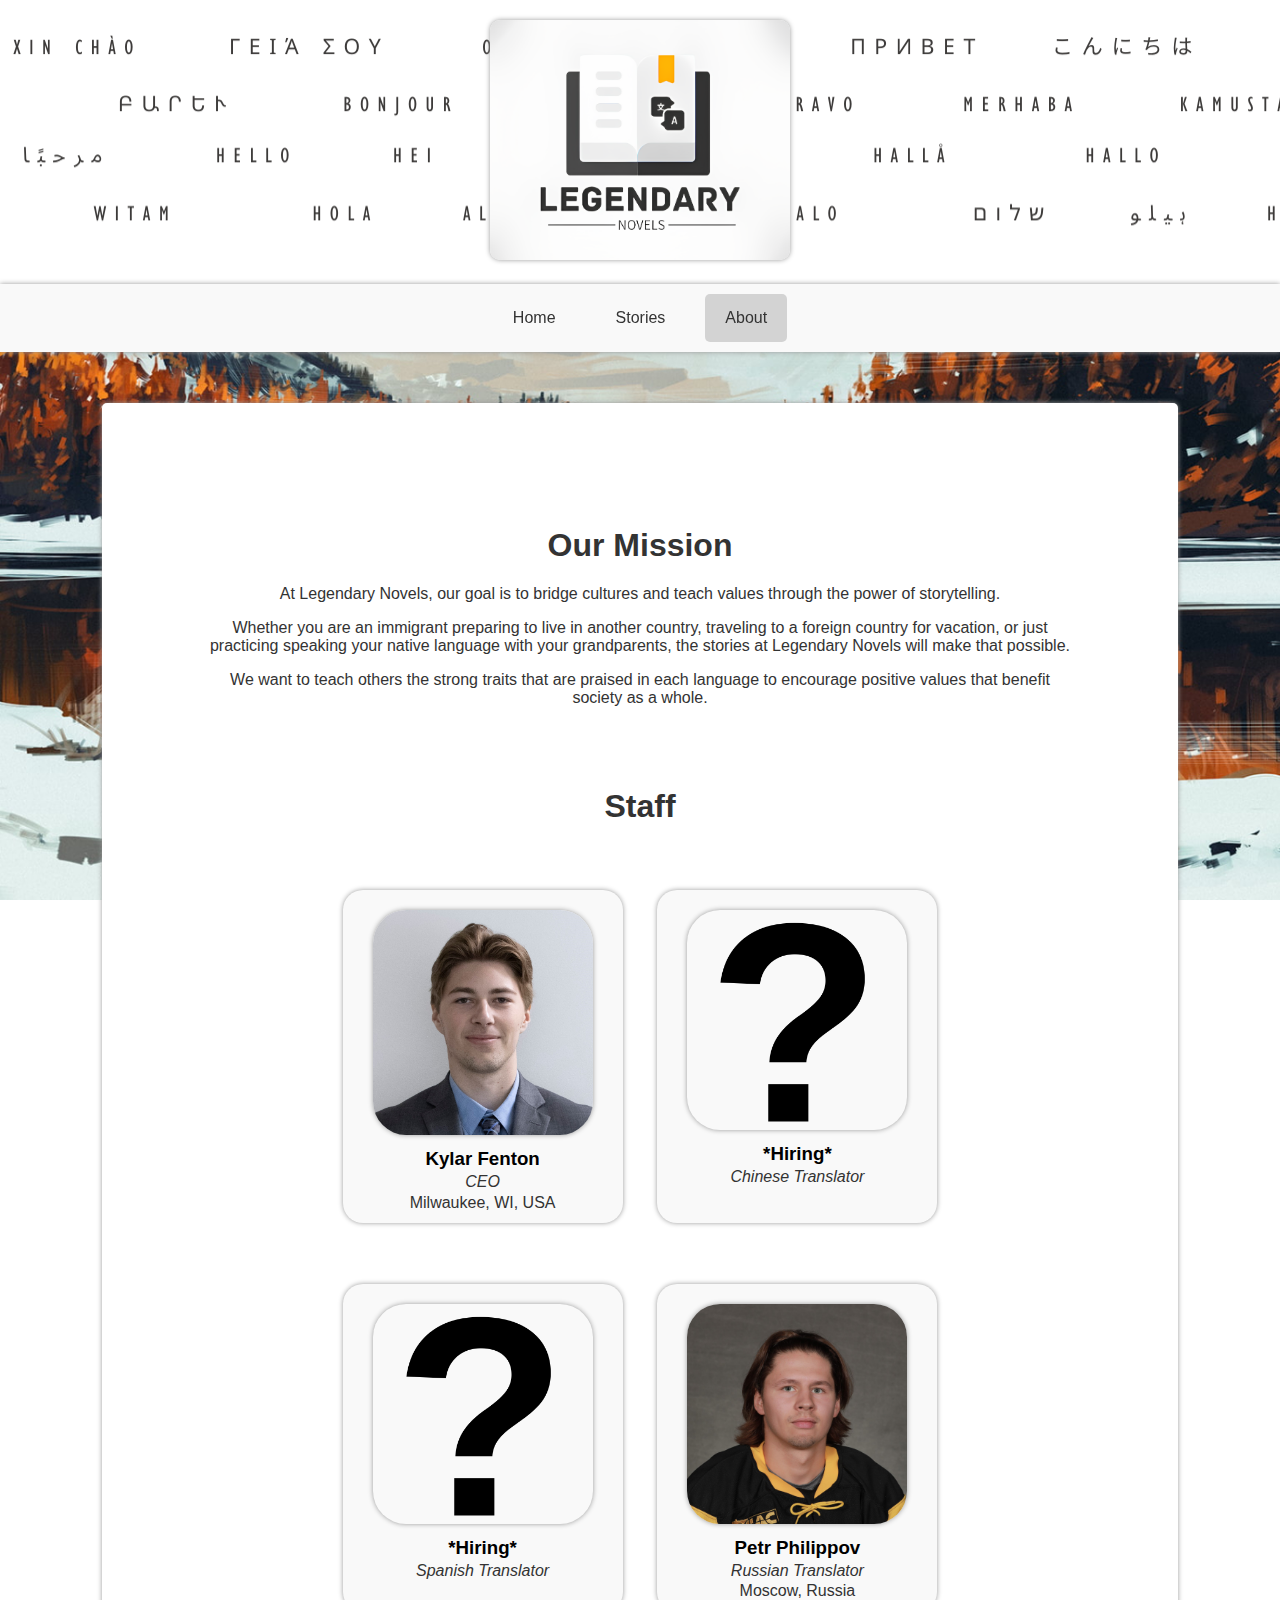
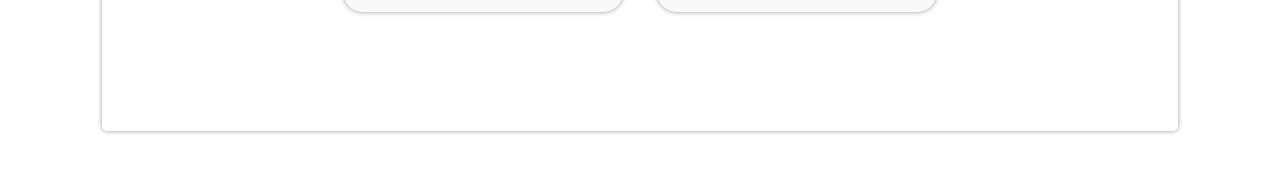
==== about.html @ 4892931d "Add files via upload" ====
<!DOCTYPE html>
<html lang="en">

    <head>
        <meta charset="UTF-8">
        <meta name="keywords" content = "Legendary, Novels, Lengendary Novels, Books, Stories, Short Stories, Language Learning, Learn Languages, Practice Reading, Practice Language">
        <meta name="author" content="Kylar Fenton">
        <meta name="viewport" content="width=device-width, initial-scale=1">
        <link rel="icon" href="LN-Logo-Official.png" sizes="32x32">
        <link href = "style.css" rel = "stylesheet">
        <title>Legendary Novels | About</title>
        <meta name="description" content="Bridging cultures and teaching values through the power of storytelling.">
    </head>

    <!-- Google tag (gtag.js) -->
    <script async src="https://www.googletagmanager.com/gtag/js?id=G-3KLMZHX0FV"></script>
    <script>
        window.dataLayer = window.dataLayer || [];
        function gtag(){dataLayer.push(arguments);}
        gtag('js', new Date());

        gtag('config', 'G-3KLMZHX0FV');
    </script>
    
    <body>
        <div id="header">
            <div id="logo">
                <!--<a href = "index.html"><img id = "mainlogo" src = "Images/LN-Logo-transparent.png" alt="Main Logo"></a></div>-->
                <a href = "index.html"><img id = "mainlogo" src = "Images/LN-Logo-Official-Full.png" alt="Main Logo"></a></div>
        </div>
        
        <div id="nav">
            <a href="index.html" class="nav-item">Home</a>
            <a href="stories.html" class="nav-item">Stories</a>
            <a href="about.html" class="nav-item active">About</a>
        </div>

        <div id="main">
            <div class="mission">
                <h1>Our Mission</h1>
                <p>
                    At Legendary Novels, our goal is to bridge cultures and 
                    teach values through the power of storytelling.
                </p>
                <p>
                    Whether you are an immigrant preparing to live in another 
                    country, traveling to a foreign country for vacation, or 
                    just practicing speaking your native language with your 
                    grandparents, the stories at Legendary Novels will make 
                    that possible.
                </p>
                <p>
                    We want to teach others the strong traits that are praised 
                    in each language to encourage positive values that benefit 
                    society as a whole.
                </p>
            </div>

            <h1>Staff</h1>
            <div class="staff">
                
                <div class="staff-member">
                    <img class="staff-pic" src="Images/KylarFenton.jpg">
                    <div class="staff-text">
                        <h3>Kylar Fenton</h3>
                        <p><i>CEO</i></p>
                        <p>Milwaukee, WI, USA</p>
                    </div>
                </div>

                <div class="staff-member">
                    <img class="staff-pic" src="Images/question-mark.webp">
                    <div class="staff-text">
                        <h3>*Hiring*</h3>
                        <p><i>Chinese Translator</i></p>
                    </div>
                </div>

                <div class="staff-member">
                    <img class="staff-pic" src="Images/question-mark.webp">
                    <div class="staff-text">
                        <h3>*Hiring*</h3>
                        <p><i>Spanish Translator</i></p>
                    </div>
                </div>

                <div class="staff-member">
                    <img class="staff-pic" src="Images/petrphilippov.jpg">
                    <div class="staff-text">
                        <h3>Petr Philippov</h3>
                        <p><i>Russian Translator</i></p>
                        <p>Moscow, Russia</p>
                    </div>
                </div>

            </div>
        </div>
    </body>
</html>
---- style.css ----
* {
    font-family: 'Gill Sans', 'Gill Sans MT', Calibri, 'Trebuchet MS', sans-serif;
    box-sizing: border-box;
}

/* Header Content */

#header {
  width: auto;
  height: auto;
  max-width: 100%;
  min-height: 90%;
  display: flex;
  justify-content: center;
  align-items: center;
  text-align: center;
  /*position: relative;
  top: 0;
  left: 0;*/
  background-color: white;
  background-image: url("Images/Header-Bg.png");
  background-repeat: repeat;
}

#mainlogo {
  height: auto;
  width: 300px;
  background-color: white;
  border-radius: 10px;
  -moz-box-shadow: 0 0 5px #999;
  -webkit-box-shadow: 0 0 5px #999;
  box-shadow: 0 0 5px #999;
  margin: 20px;
}

@media (max-width: 480px){
  #header{
    background-image: none;
    background-color: white;
  }
}

/* Navigation Bar Content */

#nav {
  display: flex;
  flex-direction: row;
  flex-wrap: nowrap;
  justify-content: center;
  align-items: center;
  overflow: hidden;
  position: sticky;
  position: -webkit-sticky;
  top: 0;
  background-color: #F9F9F9;
  -moz-box-shadow: 0 0 5px #999;
  -webkit-box-shadow: 0 0 5px #999;
  box-shadow: 0 0 5px #999;
}

#nav > a {
  display: block;
  padding: 15px 20px;
  margin: 10px;
  color: #333333;
  text-decoration: none;
  border-radius: 5px;
  transition: 0.2s;
}

#nav > a:hover {
  background-color: #666666;
  color: #F9F9F9;
}

#nav > a.active {
  background-color: #D3D3D3;
  color: #333333;
}

/* Body Content */

body {
  margin: 0;
  /*background-image: url("Images/LN-Body-Background-Image.png");*/
  background-image: url("Images/orange-nature.jpg");
  background-repeat: no-repeat;
  background-attachment: fixed;
  background-size: cover;
  }

#main {
  margin: 8%;
  margin-top: 4% !important;
  margin-bottom: 4% !important;
  padding: 8%;
  border-radius: 5px;
  -moz-box-shadow: 0 0 5px #999;
  -webkit-box-shadow: 0 0 5px #999;
  box-shadow: 0 0 5px #999;
  background-color: white;
}

h1, h2, p {
  text-align: center;
  color: #333333;
}

.mission {
  padding-bottom: 5%;
}

.staff {
  display: flex;
  justify-content: center;
  flex-wrap: wrap;
}

.staff-member {
  display: flex; 
  flex-flow: column wrap;
  align-items: center;
  width: 280px; 
  border-radius: 20px;
  padding: 1%;
  -moz-box-shadow: 0 0 5px #999;
  -webkit-box-shadow: 0 0 5px #999;
  box-shadow: 0 0 5px #999;
  margin: 2%;
  padding-top: 20px; 
  margin-top: 5%; 
  background-color: #F9F9F9
}

.staff-pic {
  max-width: 220px;
  height: auto;
  border-radius: 15%;
  -moz-box-shadow: 0 0 5px #999;
  -webkit-box-shadow: 0 0 5px #999;
  box-shadow: 0 0 5px #999;
}

.staff-text {
  width: 100%;
  padding-top: 4%; 
}


.staff-text h3 {
  text-align: center;
  margin: 1%;
}

.staff-text p{
  margin: 1%;
}
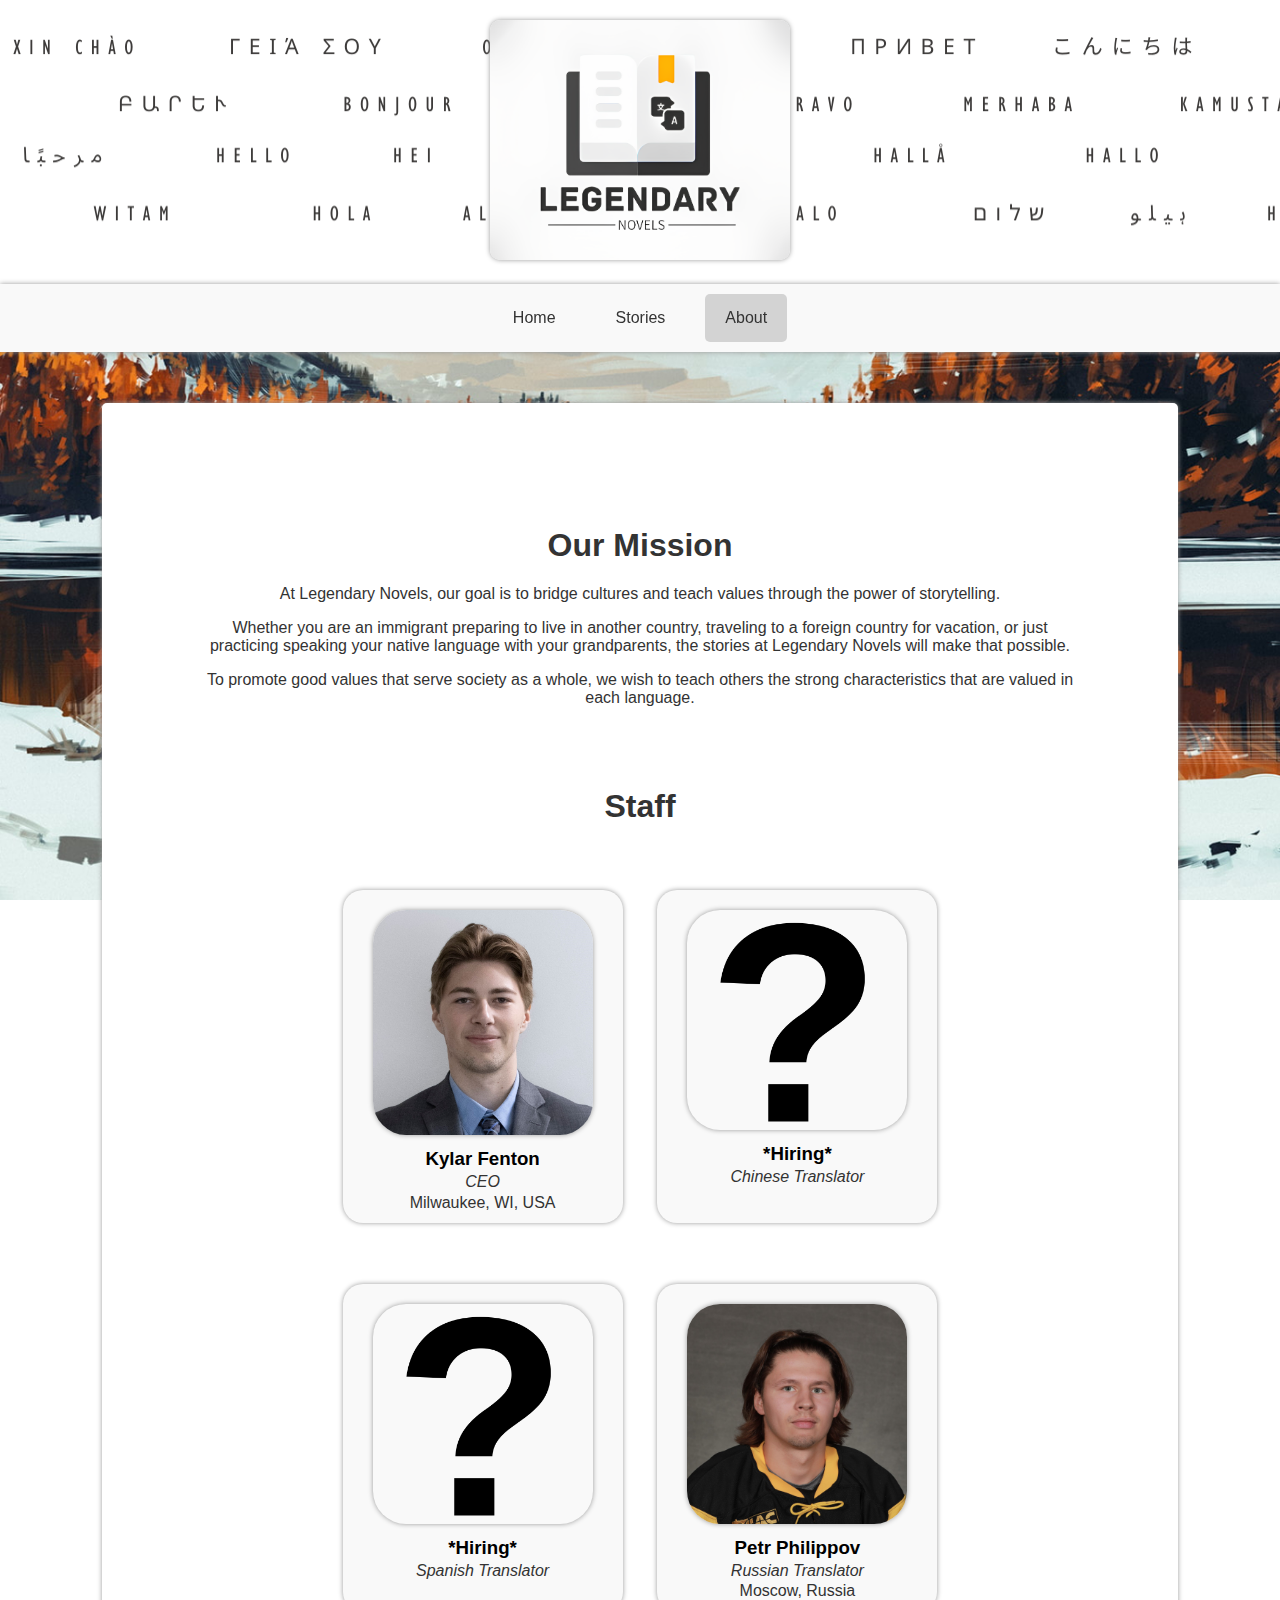
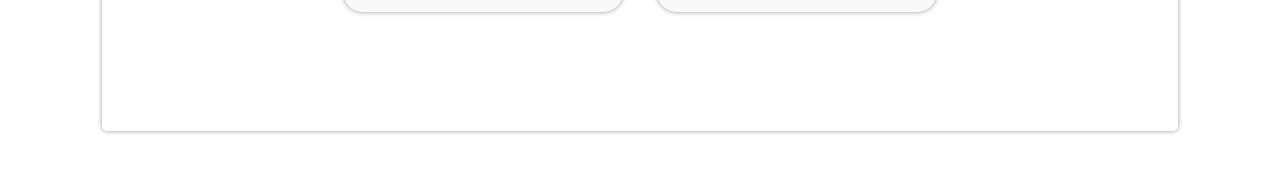
==== commit e976bef4: "Add files via upload" ====
--- a/about.html
+++ b/about.html
@@ -6,7 +6,7 @@
         <meta name="keywords" content = "Legendary, Novels, Lengendary Novels, Books, Stories, Short Stories, Language Learning, Learn Languages, Practice Reading, Practice Language">
         <meta name="author" content="Kylar Fenton">
         <meta name="viewport" content="width=device-width, initial-scale=1">
-        <link rel="icon" href="LN-Logo-Official.png" sizes="32x32">
+        <link rel="icon" href="Images/LN-Logo-Official.png" sizes="32x32">
         <link href = "style.css" rel = "stylesheet">
         <title>Legendary Novels | About</title>
         <meta name="description" content="Bridging cultures and teaching values through the power of storytelling.">
@@ -50,9 +50,9 @@
                     that possible.
                 </p>
                 <p>
-                    We want to teach others the strong traits that are praised 
-                    in each language to encourage positive values that benefit 
-                    society as a whole.
+                    To promote good values that serve society as a whole, we 
+                    wish to teach others the strong characteristics that are 
+                    valued in each language.
                 </p>
             </div>
 
